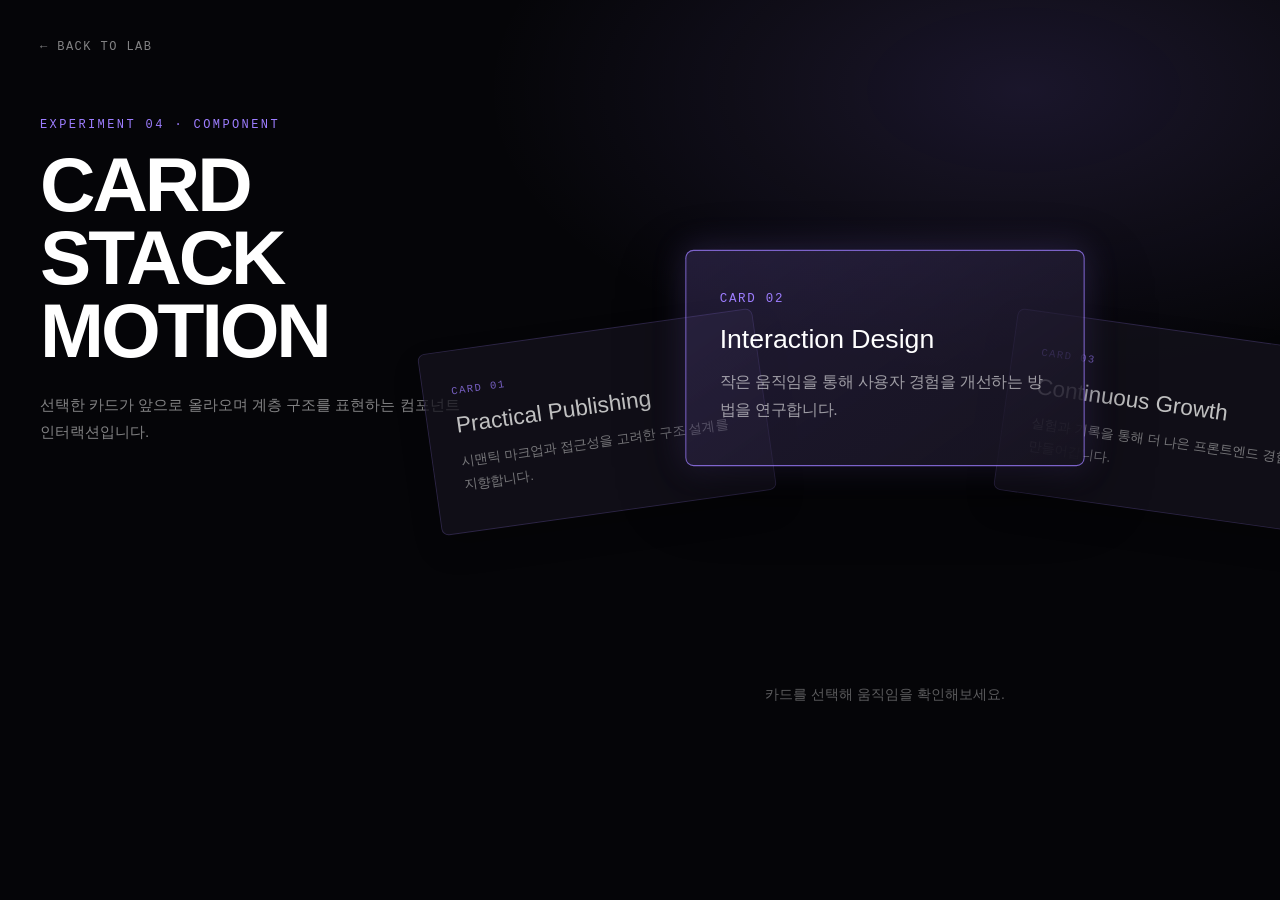
==== experiments/component/cart-motion.html @ 0721971c "[Lab] 1차 완료" ====
<!DOCTYPE html>
<html lang="ko">
<head>
  <meta charset="UTF-8">
  <meta name="viewport" content="width=device-width, initial-scale=1.0">
  <title>Card Stack Motion · DAPHNE LAB</title>
  <link rel="stylesheet" href="../_assets/experiment.css">
  <script src="../_assets/experiment.js" defer></script>
  <style>
    .stack-demo {
      display: grid;
      gap: 1.5rem;
    }

    .stack {
      position: relative;
      min-height: clamp(24rem, 45vw, 34rem);
      perspective: 1200px;
    }

    .stack__card {
      position: absolute;
      top: 50%;
      left: 50%;
      width: min(100%, 24rem);
      min-height: 13rem;
      padding: clamp(1.5rem, 3vw, 2rem);
      border: 1px solid rgba(157, 125, 255, 0.28);
      border-radius: 0.5rem;
      background: #14121c;
      color: inherit;
      font: inherit;
      text-align: left;
      cursor: pointer;
      transform: translate(-50%, -50%) translateX(var(--x, 0)) translateY(var(--y, 0)) rotate(var(--r, 0deg)) scale(var(--s, 1));
      opacity: var(--o, 1);
      z-index: var(--z, 1);
      box-shadow: var(--shadow, none);
      transition: transform 0.45s ease, opacity 0.45s ease, border-color 0.25s ease, box-shadow 0.25s ease;
    }

    .stack__card.is-active {
      border-color: rgba(157, 125, 255, 0.75);
      background: linear-gradient(145deg, rgba(157, 125, 255, 0.18), #16131f);
    }

    .stack__index {
      display: block;
      margin-bottom: 1rem;
      color: #9d7dff;
      font-family: monospace;
      font-size: 0.75rem;
      letter-spacing: 0.14em;
      text-transform: uppercase;
    }

    .stack__title {
      margin: 0 0 0.75rem;
      color: #ffffff;
      font-size: clamp(1.25rem, 2vw, 1.75rem);
      font-weight: 500;
      line-height: 1.2;
    }

    .stack__desc {
      margin: 0;
      color: rgba(255, 255, 255, 0.58);
      font-size: 0.95rem;
      line-height: 1.8;
    }

    .stack__hint {
      margin: 0;
      color: rgba(255, 255, 255, 0.35);
      font-size: 0.875rem;
      text-align: center;
    }

    @media (max-width: 768px) {
      .stack {
        min-height: 34rem;
      }

      .stack__card {
        width: min(100%, 21rem);
      }
    }
  </style>
</head>
<body>
  <main class="experiment">
    <experiment-layout
      label="Experiment 04 · Component"
      title="CARD|STACK MOTION"
      desc="선택한 카드가 앞으로 올라오며 계층 구조를 표현하는 컴포넌트 인터랙션입니다."
    >
      <div class="stack-demo">
        <div class="stack">
          <button class="stack__card" type="button">
            <span class="stack__index">Card 01</span>
            <h2 class="stack__title">Practical Publishing</h2>
            <p class="stack__desc">시맨틱 마크업과 접근성을 고려한 구조 설계를 지향합니다.</p>
          </button>

          <button class="stack__card" type="button">
            <span class="stack__index">Card 02</span>
            <h2 class="stack__title">Interaction Design</h2>
            <p class="stack__desc">작은 움직임을 통해 사용자 경험을 개선하는 방법을 연구합니다.</p>
          </button>

          <button class="stack__card" type="button">
            <span class="stack__index">Card 03</span>
            <h2 class="stack__title">Continuous Growth</h2>
            <p class="stack__desc">실험과 기록을 통해 더 나은 프론트엔드 경험을 만들어갑니다.</p>
          </button>
        </div>

        <p class="stack__hint">카드를 선택해 움직임을 확인해보세요.</p>
      </div>
    </experiment-layout>
  </main>

  <script>
    window.addEventListener('DOMContentLoaded', function () {
      const cards = document.querySelectorAll('.stack__card');

      function setStack(activeIndex) {
        cards.forEach(function (card, index) {
          card.classList.toggle('is-active', index === activeIndex);

          if (index === activeIndex) {
            card.style.setProperty('--x', '0rem');
            card.style.setProperty('--y', '-2rem');
            card.style.setProperty('--r', '0deg');
            card.style.setProperty('--s', '1.04');
            card.style.setProperty('--o', '1');
            card.style.setProperty('--z', '10');
            card.style.setProperty('--shadow', '0 1.5rem 4rem rgba(0, 0, 0, 0.45), 0 0 2rem rgba(157, 125, 255, 0.22)');
          }

          if (index < activeIndex) {
            card.style.setProperty('--x', '-18rem');
            card.style.setProperty('--y', '2rem');
            card.style.setProperty('--r', '-8deg');
            card.style.setProperty('--s', '0.88');
            card.style.setProperty('--o', '0.75');
            card.style.setProperty('--z', '2');
            card.style.setProperty('--shadow', '0 1rem 2rem rgba(0, 0, 0, 0.22)');
          }

          if (index > activeIndex) {
            card.style.setProperty('--x', '18rem');
            card.style.setProperty('--y', '2rem');
            card.style.setProperty('--r', '8deg');
            card.style.setProperty('--s', '0.88');
            card.style.setProperty('--o', '0.75');
            card.style.setProperty('--z', '2');
            card.style.setProperty('--shadow', '0 1rem 2rem rgba(0, 0, 0, 0.22)');
          }
        });
      }

      cards.forEach(function (card, index) {
        card.addEventListener('click', function () {
          setStack(index);
        });

        card.addEventListener('focus', function () {
          setStack(index);
        });
      });

      setStack(1);
    });
  </script>
</body>
</html>
---- experiments/_assets/experiment.css ----
@charset "UTF-8";

* {
  box-sizing: border-box;
}

body {
  overflow-x: hidden;
  margin: 0;
  min-height: 100vh;
  background: radial-gradient(ellipse 60% 45% at 80% 10%, rgba(157, 125, 255, 0.14), transparent 70%), #050508;
  color: #e8e6f0;
  font-family: "Space Grotesk", Arial, sans-serif;
}

a {
  color: inherit;
  text-decoration: none;
}

.experiment {
  display: grid;
  grid-template-rows: auto 1fr;
  min-height: 100vh;
  padding: clamp(1.25rem, 5vw, 2.5rem);
}

.experiment__back {
  display: block;
  margin-bottom: clamp(2rem, 5vw, 5rem);
  color: rgba(255, 255, 255, 0.5);
  font-family: monospace;
  font-size: 0.75rem;
  letter-spacing: 0.12em;
  text-transform: uppercase;
  transition: color 0.2s ease;
}

.experiment__back:hover,
.experiment__back:focus-visible {
  color: #9d7dff;
}

.experiment__section {
  display: grid;
  grid-template-columns: minmax(16rem, 0.75fr) minmax(0, 1.25fr);
  gap: clamp(2rem, 5vw, 4rem);
  min-height: 100%;
}

.experiment__content {
  min-width: 0;
}

.experiment__label {
  margin: 0 0 1rem;
  color: #9d7dff;
  font-family: monospace;
  font-size: 0.75rem;
  letter-spacing: 0.2em;
  text-transform: uppercase;
}

.experiment__title {
  margin: 0;
  color: #ffffff;
  font-size: clamp(1.8rem, 6vw, 5rem);
  font-weight: 600;
  line-height: 0.95;
  letter-spacing: -0.04em;
}

.experiment__desc {
  margin: 1.5rem 0 0;
  color: rgba(255, 255, 255, 0.5);
  font-size: 0.95rem;
  line-height: 1.8;
}


@media (max-width: 768px) {
  .experiment__section {
    grid-template-columns: 1fr;
  }
}
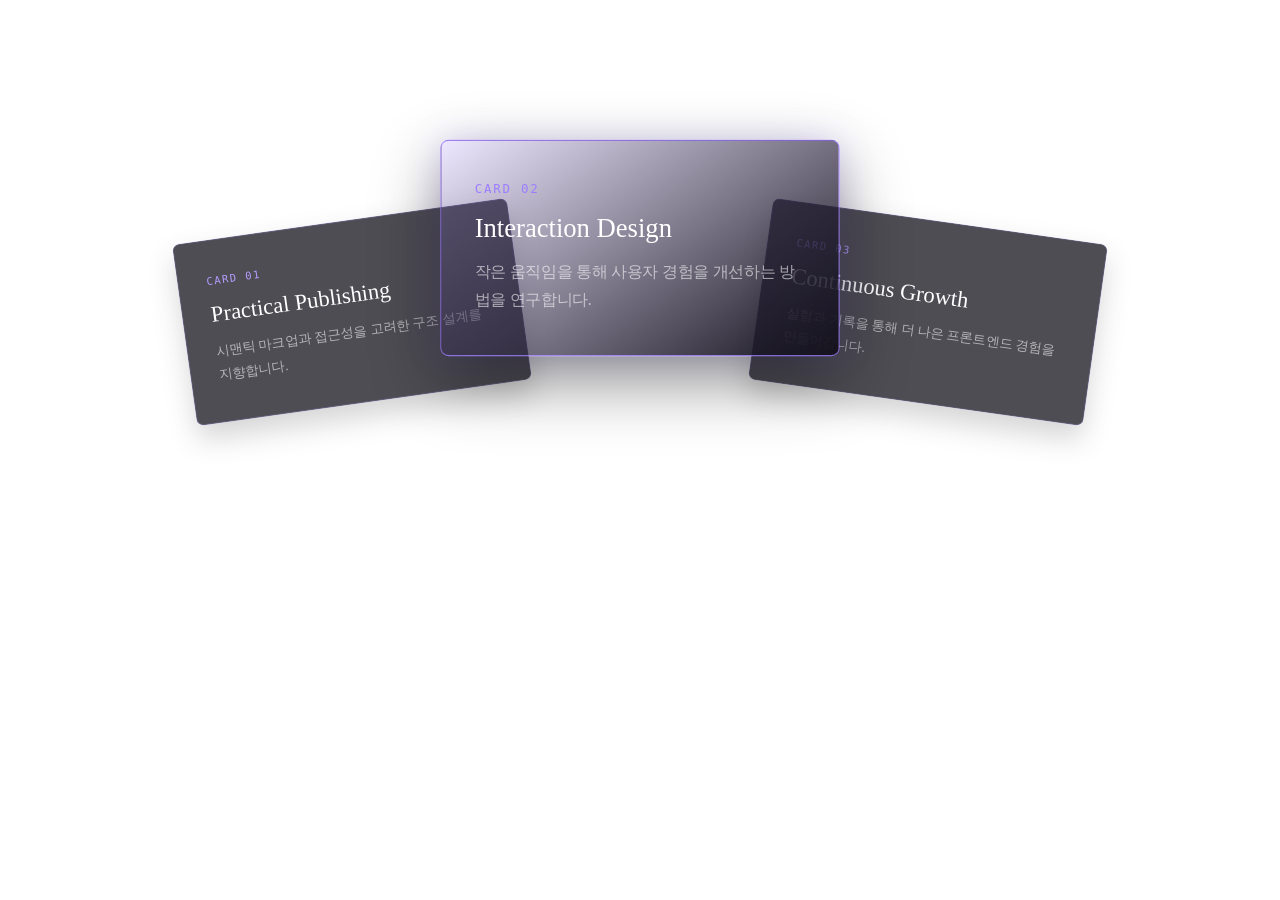
==== commit b36cbd9b: "[LAB] 모바일 기기에서 js,css 미적용 이슈" ====
--- a/experiments/component/cart-motion.html
+++ b/experiments/component/cart-motion.html
@@ -4,8 +4,8 @@
   <meta charset="UTF-8">
   <meta name="viewport" content="width=device-width, initial-scale=1.0">
   <title>Card Stack Motion · DAPHNE LAB</title>
-  <link rel="stylesheet" href="../_assets/experiment.css">
-  <script src="../_assets/experiment.js" defer></script>
+  <link rel="stylesheet" href="/portfolio-v2/experiments/_assets/experiment.css">
+  <script src="/portfolio-v2/experiments/_assets/experiment.js" defer></script>
   <style>
     .stack-demo {
       display: grid;
@@ -124,7 +124,13 @@
     window.addEventListener('DOMContentLoaded', function () {
       const cards = document.querySelectorAll('.stack__card');
 
+      function getMoveX() {
+        return window.matchMedia('(max-width: 768px)').matches ? '4rem' : '18rem';
+      }
+
       function setStack(activeIndex) {
+        const moveX = getMoveX();
+
         cards.forEach(function (card, index) {
           card.classList.toggle('is-active', index === activeIndex);
 
@@ -139,7 +145,7 @@
           }
 
           if (index < activeIndex) {
-            card.style.setProperty('--x', '-18rem');
+            card.style.setProperty('--x', `-${moveX}`);
             card.style.setProperty('--y', '2rem');
             card.style.setProperty('--r', '-8deg');
             card.style.setProperty('--s', '0.88');
@@ -149,7 +155,7 @@
           }
 
           if (index > activeIndex) {
-            card.style.setProperty('--x', '18rem');
+            card.style.setProperty('--x', moveX);
             card.style.setProperty('--y', '2rem');
             card.style.setProperty('--r', '8deg');
             card.style.setProperty('--s', '0.88');
@@ -170,6 +176,13 @@
         });
       });
 
+      window.addEventListener('resize', function () {
+        const activeCard = document.querySelector('.stack__card.is-active');
+        const activeIndex = Array.from(cards).indexOf(activeCard);
+
+        setStack(activeIndex < 0 ? 1 : activeIndex);
+      });
+
       setStack(1);
     });
   </script>
